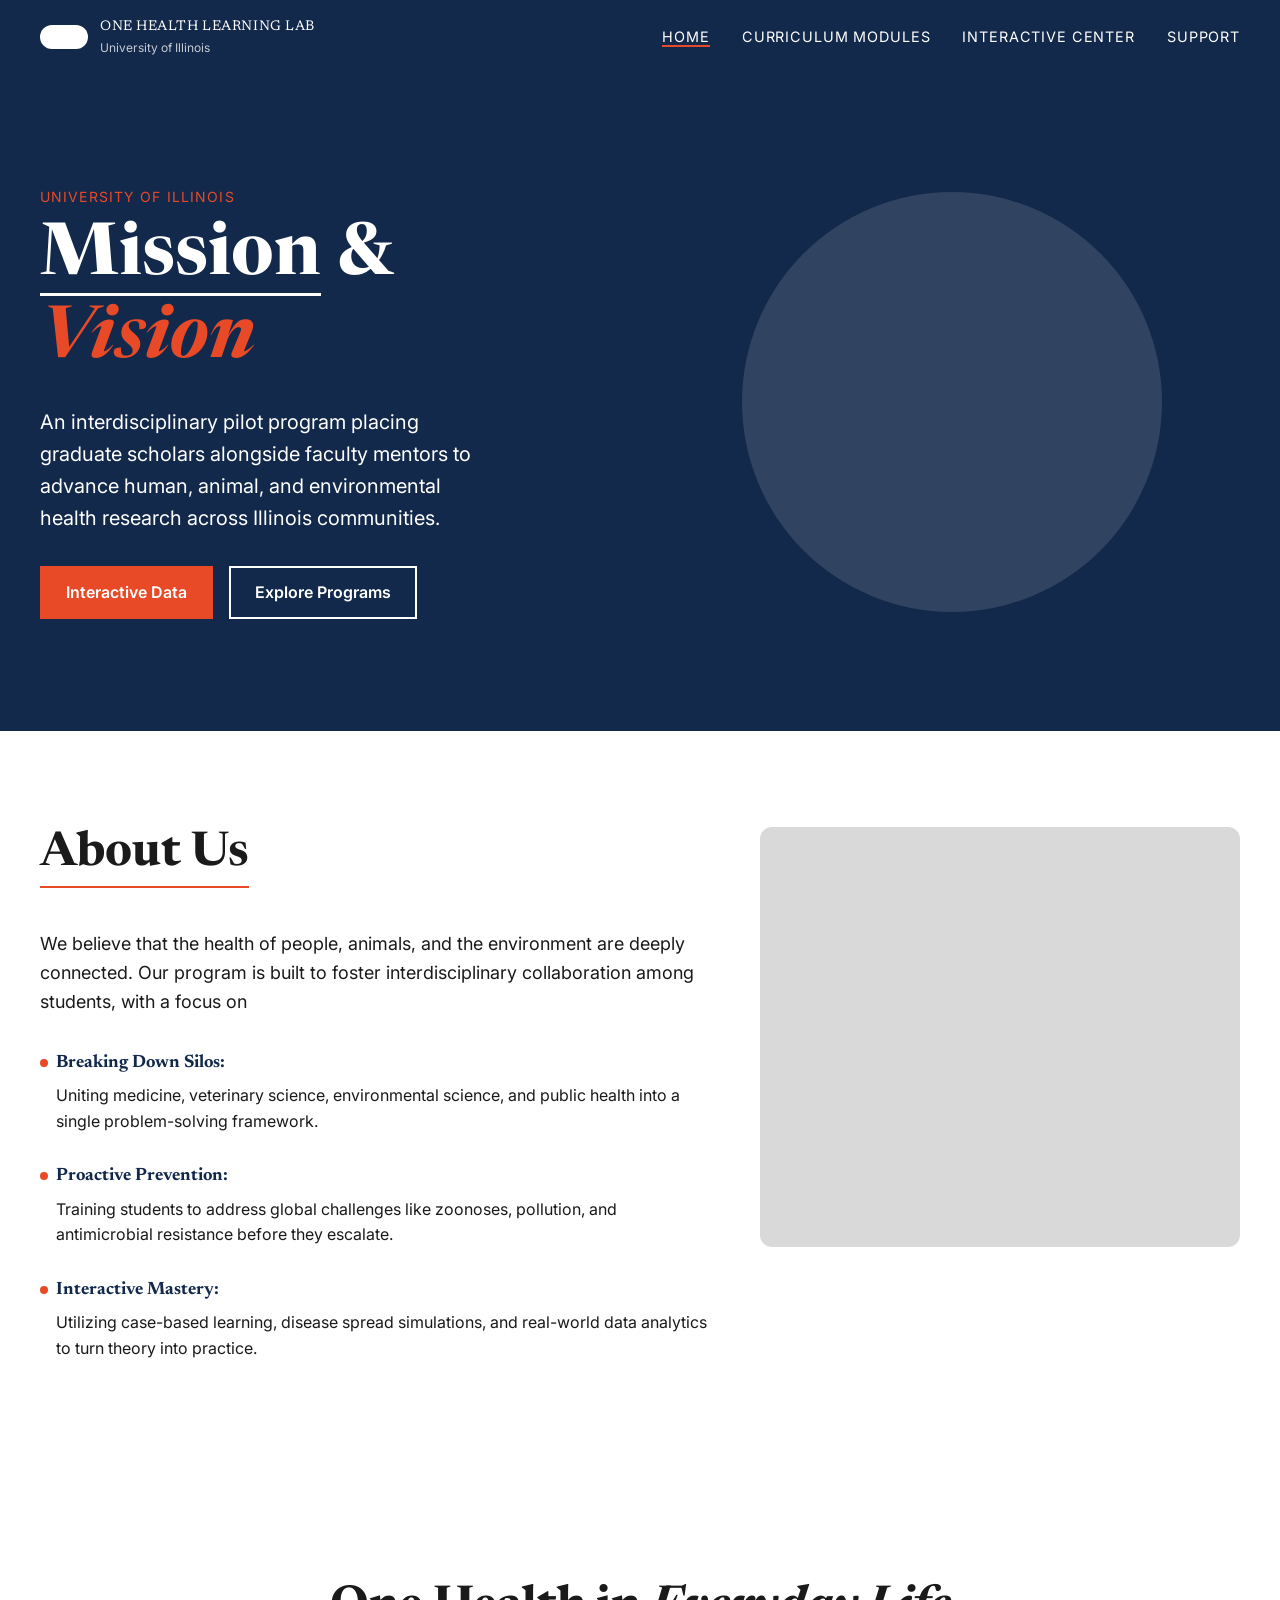
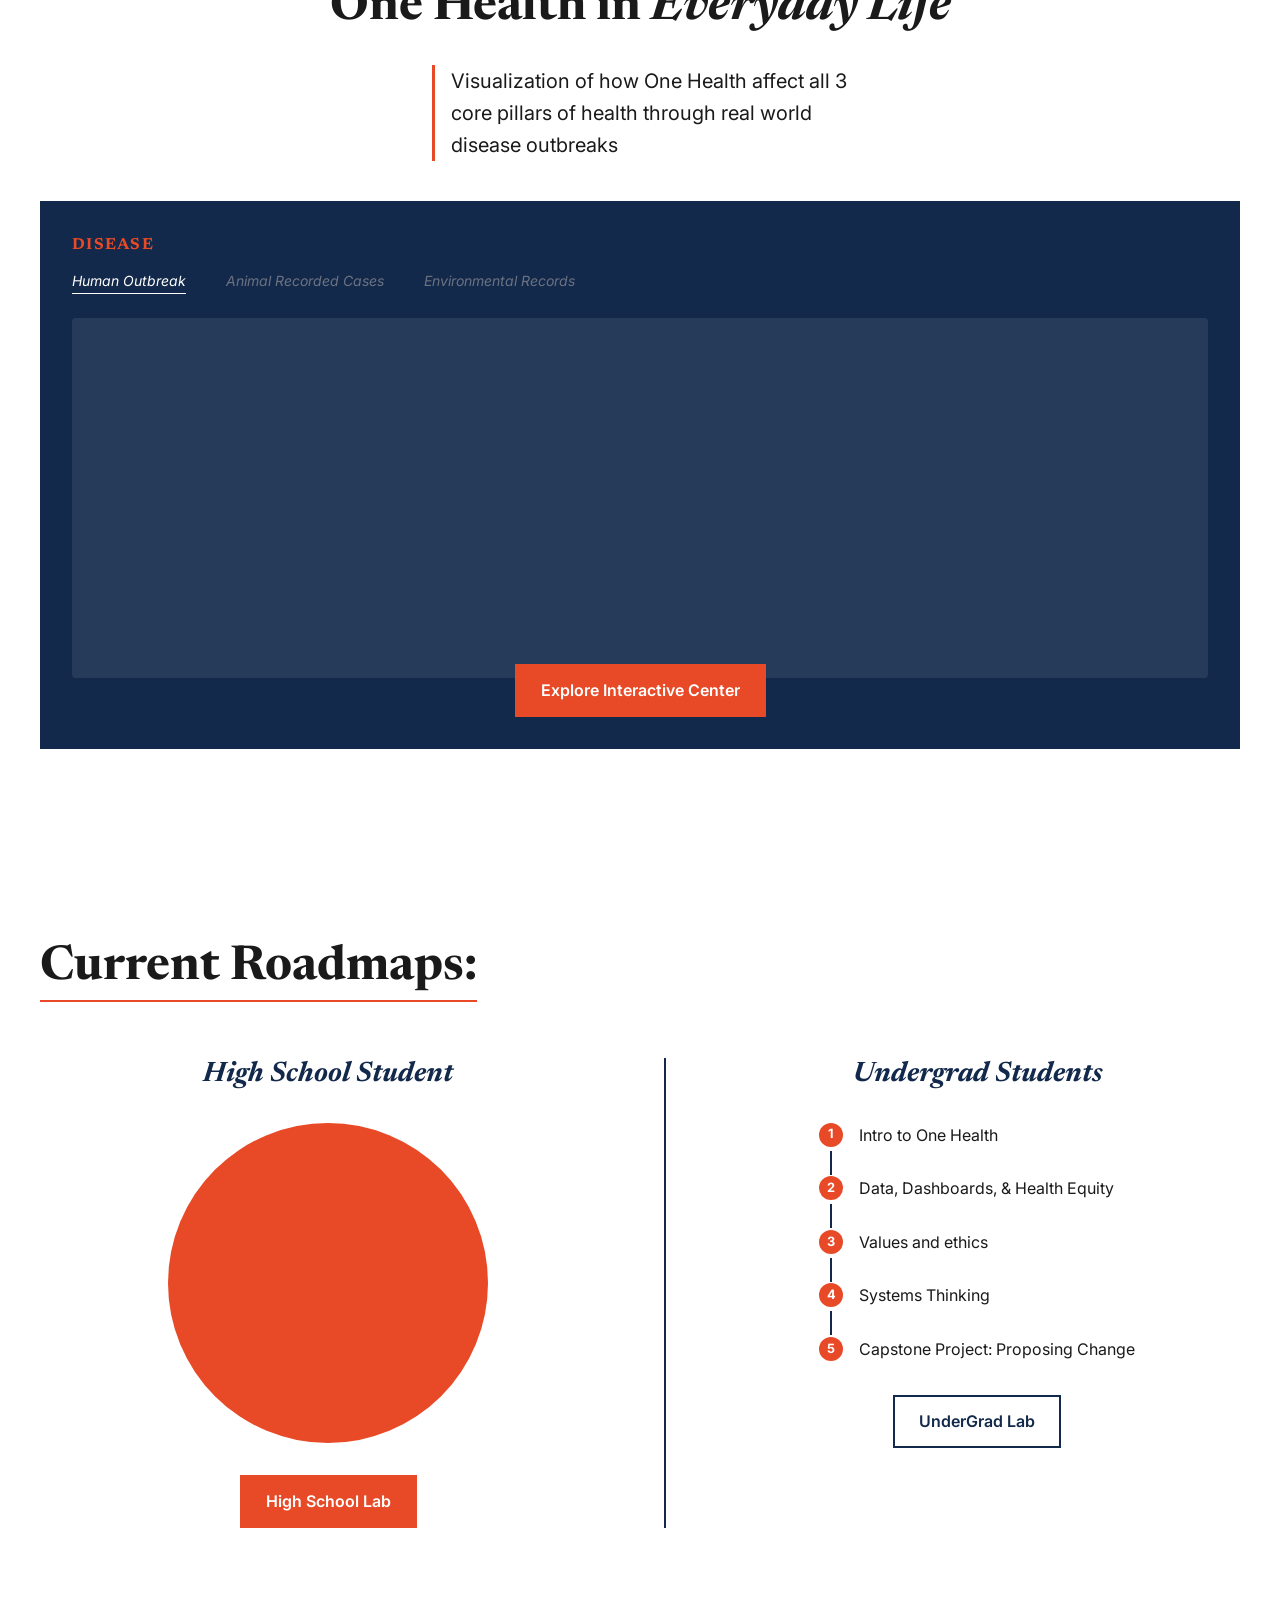
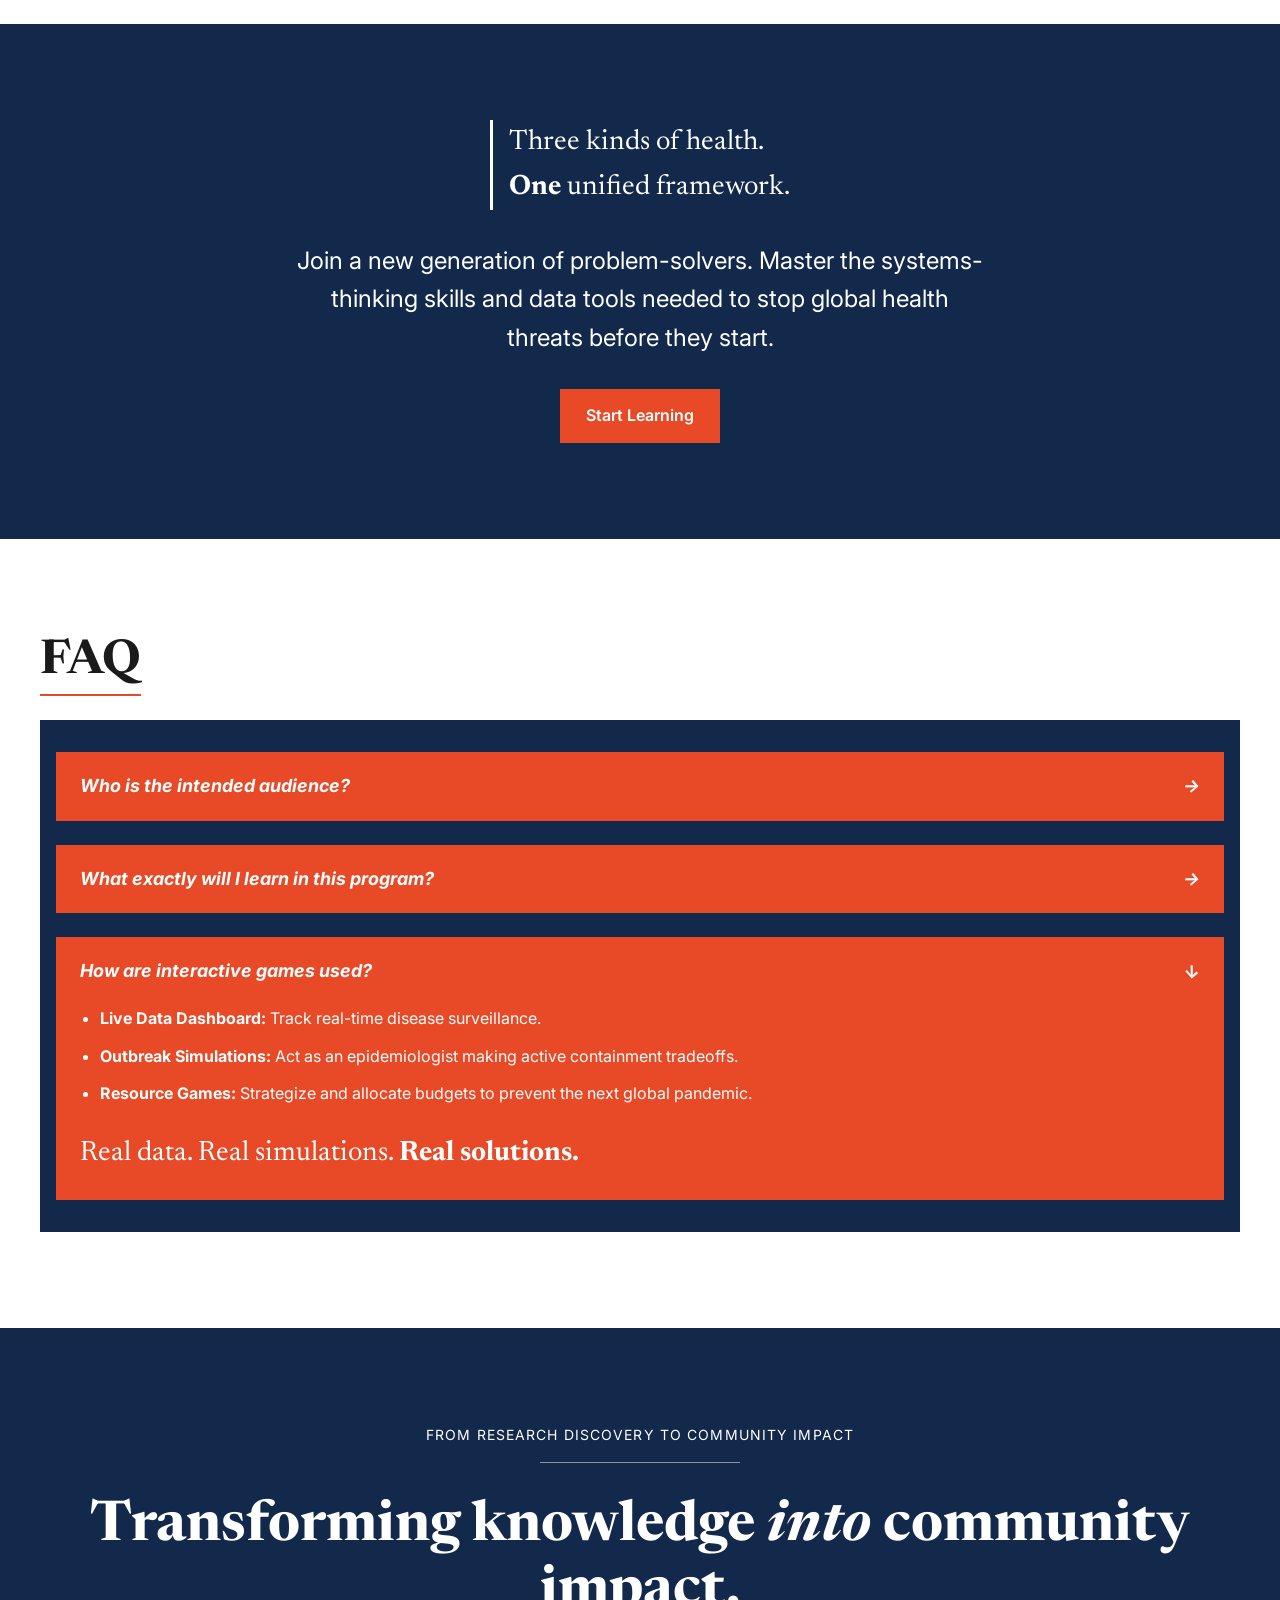
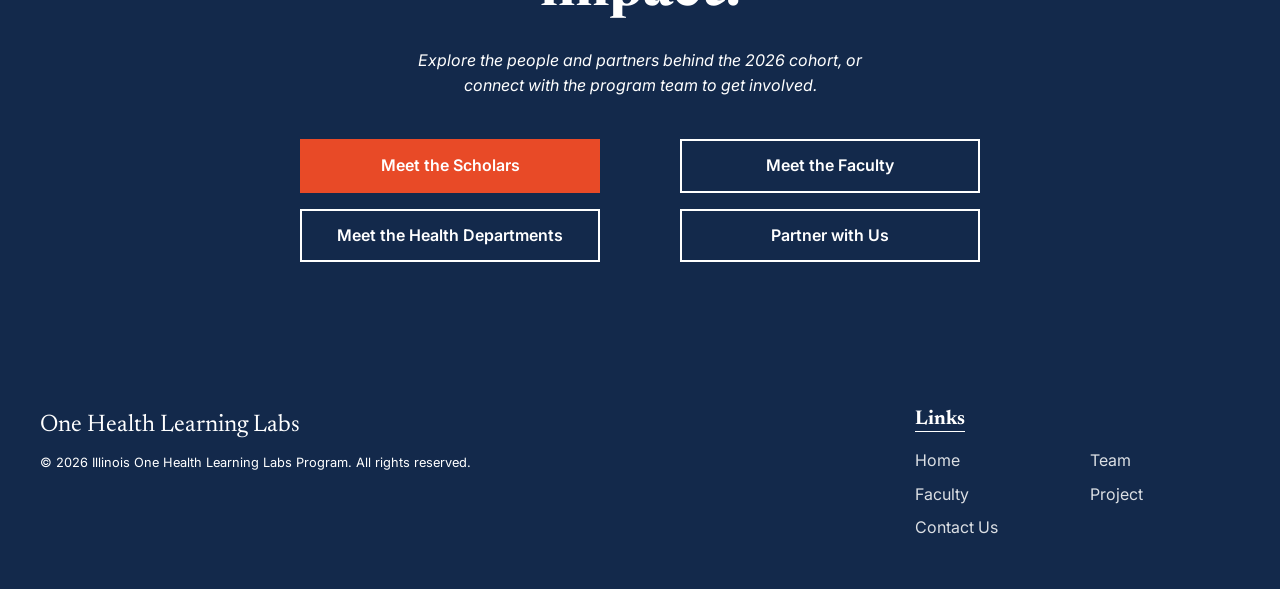
==== index.html @ 87d582d1 "feat(home): add index.html with hero, about, roadmap, FAQ, and community sections" ====
<!DOCTYPE html>
<html lang="en">
<head>
  <meta charset="UTF-8">
  <meta name="viewport" content="width=device-width, initial-scale=1.0">
  <title>One Health Learning Lab | University of Illinois</title>
  <meta name="description" content="An interdisciplinary program teaching K-12 and undergraduate students how human, animal, and environmental health connect.">

  <link rel="icon" href="favicon.svg" type="image/svg+xml">

  <!-- Fonts: Newsreader (headings) + Inter (body) — see README > Design Tokens -->
  <link rel="preconnect" href="https://fonts.googleapis.com">
  <link rel="preconnect" href="https://fonts.gstatic.com" crossorigin>
  <link href="https://fonts.googleapis.com/css2?family=Inter:ital,wght@0,400;0,500;0,600;0,700;1,400&family=Newsreader:ital,wght@0,400;0,600;0,700;1,400;1,600&display=swap" rel="stylesheet">

  <link rel="stylesheet" href="css/tokens.css">
  <link rel="stylesheet" href="css/styles.css">
</head>
<body>

  <!-- Lets keyboard/screen-reader users jump past the nav (a11y checklist) -->
  <a class="skip-link" href="#main">Skip to main content</a>

  <!-- ============================================================
       SITE HEADER / NAV  (shared across all 4 pages)
       ============================================================ -->
  <header class="site-header">
    <div class="container site-header__inner">

      <a class="brand" href="index.html">
        <!-- TODO: replace with real logo from assets/icons/ once provided -->
        <span class="brand__mark" aria-hidden="true"></span>
        <span class="brand__text">
          <span class="brand__name">One Health Learning Lab</span>
          <span class="brand__org">University of Illinois</span>
        </span>
      </a>

      <button class="nav-toggle" type="button" aria-expanded="false" aria-controls="primary-nav">
        <span class="nav-toggle__bar" aria-hidden="true"></span>
        <span class="sr-only">Menu</span>
      </button>

      <nav class="primary-nav" id="primary-nav" aria-label="Primary">
        <ul class="primary-nav__list">
          <li><a href="index.html" aria-current="page">Home</a></li>
          <li><a href="curriculum.html">Curriculum Modules</a></li>
          <li><a href="interactive-center.html">Interactive Center</a></li>
          <li><a href="support.html">Support</a></li>
        </ul>
      </nav>

    </div>
  </header>

  <main id="main">

    <!-- ============================================================
         1. HERO — "Mission & Vision"
         ============================================================ -->
    <section class="hero section--dark" id="hero">
      <div class="container hero__inner">

        <div class="hero__content">
          <p class="eyebrow">University of Illinois</p>
          <h1 class="hero__title">
            <span class="hero__title-underline">Mission</span> &amp;
            <em class="hero__title-accent">Vision</em>
          </h1>
          <p class="hero__lede">
            An interdisciplinary pilot program placing graduate scholars alongside
            faculty mentors to advance human, animal, and environmental health
            research across Illinois communities.
          </p>
          <div class="button-row">
            <a class="btn btn--accent" href="interactive-center.html">Interactive Data</a>
            <a class="btn btn--outline-light" href="curriculum.html">Explore Programs</a>
          </div>
        </div>

        <!-- Decorative shape in the wireframe; swap for real imagery when available -->
        <div class="hero__visual" aria-hidden="true">
          <div class="hero__circle"></div>
        </div>

      </div>
    </section>

    <!-- ============================================================
         2. ABOUT US
         ============================================================ -->
    <section class="section about" id="about">
      <div class="container about__inner">

        <div class="about__content">
          <h2 class="section-title">About Us</h2>
          <p class="about__lede">
            We believe that the health of people, animals, and the environment are
            deeply connected. Our program is built to foster interdisciplinary
            collaboration among students, with a focus on
          </p>

          <dl class="pillar-list">
            <div class="pillar">
              <dt class="pillar__term">Breaking Down Silos:</dt>
              <dd class="pillar__desc">
                Uniting medicine, veterinary science, environmental science, and
                public health into a single problem-solving framework.
              </dd>
            </div>
            <div class="pillar">
              <dt class="pillar__term">Proactive Prevention:</dt>
              <dd class="pillar__desc">
                Training students to address global challenges like zoonoses,
                pollution, and antimicrobial resistance before they escalate.
              </dd>
            </div>
            <div class="pillar">
              <dt class="pillar__term">Interactive Mastery:</dt>
              <dd class="pillar__desc">
                Utilizing case-based learning, disease spread simulations, and
                real-world data analytics to turn theory into practice.
              </dd>
            </div>
          </dl>
        </div>

        <!-- TODO: replace placeholder with real photo -> assets/images/ -->
        <div class="about__visual media-placeholder" role="img"
             aria-label="Placeholder for program photography">
        </div>

      </div>
    </section>

    <!-- ============================================================
         3. ONE HEALTH IN EVERYDAY LIFE — dashboard teaser
         Links out to the full Interactive Center page.
         ============================================================ -->
    <section class="section everyday" id="everyday-life">
      <div class="container">

        <header class="everyday__header">
          <h2 class="section-title section-title--center">
            One Health in <em>Everyday Life</em>
          </h2>
          <p class="everyday__lede">
            Visualization of how One Health affect all 3 core pillars of health
            through real world disease outbreaks
          </p>
        </header>

        <!-- Static teaser only. The live/interactive version lives on
             interactive-center.html — this is a preview that links there. -->
        <div class="dashboard-teaser">
          <p class="dashboard-teaser__label">Disease</p>

          <ul class="dashboard-teaser__tabs">
            <li class="is-active">Human Outbreak</li>
            <li>Animal Recorded Cases</li>
            <li>Environmental Records</li>
          </ul>

          <!-- TODO: swap for the real map/data visual -->
          <div class="dashboard-teaser__figure media-placeholder media-placeholder--dark"
               role="img" aria-label="Placeholder for the One Health data map">
          </div>

          <a class="btn btn--accent dashboard-teaser__cta" href="interactive-center.html">
            Explore Interactive Center
          </a>
        </div>

      </div>
    </section>

    <!-- ============================================================
         4. CURRENT ROADMAPS — K-12 vs Undergrad teaser
         Full detail lives on curriculum.html; this is the comparison preview.
         ============================================================ -->
    <section class="section roadmaps" id="roadmaps">
      <div class="container">

        <h2 class="section-title">Current Roadmaps:</h2>

        <div class="roadmaps__grid">

          <!-- ---- High School track ---- -->
          <article class="roadmap" aria-labelledby="roadmap-hs-title">
            <h3 class="roadmap__title" id="roadmap-hs-title">High School Student</h3>

            <!-- NOTE: the wireframe shows a placeholder here, not real steps —
                 the high school roadmap content hasn't been designed yet.
                 Mirror the undergrad <ol> structure below once it exists. -->
            <div class="roadmap__placeholder media-placeholder media-placeholder--accent"
                 role="img" aria-label="High school roadmap — coming soon">
            </div>

            <a class="btn btn--accent" href="curriculum.html#high-school-lab">
              High School Lab
            </a>
          </article>

          <!-- ---- Undergraduate track ---- -->
          <article class="roadmap" aria-labelledby="roadmap-ug-title">
            <h3 class="roadmap__title" id="roadmap-ug-title">Undergrad Students</h3>

            <ol class="roadmap__steps">
              <li class="roadmap__step">Intro to One Health</li>
              <li class="roadmap__step">Data, Dashboards, &amp; Health Equity</li>
              <li class="roadmap__step">Values and ethics</li>
              <li class="roadmap__step">Systems Thinking</li>
              <li class="roadmap__step">Capstone Project: Proposing Change</li>
            </ol>

            <a class="btn btn--outline-dark" href="curriculum.html#undergrad-lab">
              UnderGrad Lab
            </a>
          </article>

        </div>
      </div>
    </section>

    <!-- ============================================================
         5. CTA BAND
         ============================================================ -->
    <section class="section section--dark cta-band" id="start-learning">
      <div class="container cta-band__inner">

        <p class="cta-band__kicker">
          Three kinds of health.<br>
          <strong>One</strong> unified framework.
        </p>

        <p class="cta-band__lede">
          Join a new generation of problem-solvers. Master the systems-thinking
          skills and data tools needed to stop global health threats before they start.
        </p>

        <!-- Deliberately points at the curriculum, not a sign-up form: users
             should see what the program involves before registering. -->
        <a class="btn btn--accent" href="curriculum.html">Start Learning</a>

      </div>
    </section>

    <!-- ============================================================
         6. FAQ
         <details>/<summary> gives us a keyboard-accessible accordion
         with zero JavaScript.
         ============================================================ -->
    <section class="section faq" id="faq">
      <div class="container">

        <h2 class="section-title">FAQ</h2>

        <div class="faq__list">

          <details class="faq__item">
            <summary class="faq__question">Who is the intended audience?</summary>
            <div class="faq__answer">
              <!-- TODO: real answer copy pending -> docs/content/ -->
              <p>
                High school and undergraduate students interested in how human,
                animal, and environmental health connect — plus the educators and
                mentors supporting them.
              </p>
            </div>
          </details>

          <details class="faq__item">
            <summary class="faq__question">What exactly will I learn in this program?</summary>
            <div class="faq__answer">
              <!-- TODO: real answer copy pending -> docs/content/ -->
              <p>
                See the <a href="curriculum.html">Curriculum Modules</a> page for the
                full roadmap of each track.
              </p>
            </div>
          </details>

          <details class="faq__item" open>
            <summary class="faq__question">How are interactive games used?</summary>
            <div class="faq__answer">
              <ul class="faq__bullets">
                <li>
                  <strong>Live Data Dashboard:</strong>
                  Track real-time disease surveillance.
                </li>
                <li>
                  <strong>Outbreak Simulations:</strong>
                  Act as an epidemiologist making active containment tradeoffs.
                </li>
                <li>
                  <strong>Resource Games:</strong>
                  Strategize and allocate budgets to prevent the next global pandemic.
                </li>
              </ul>
              <p class="faq__flourish">
                Real data. Real simulations. <strong>Real solutions.</strong>
              </p>
            </div>
          </details>

        </div>
      </div>
    </section>

    <!-- ============================================================
         7. COMMUNITY IMPACT
         ============================================================ -->
    <section class="section section--dark impact" id="community-impact">
      <div class="container impact__inner">

        <p class="eyebrow eyebrow--light">From research discovery to community impact</p>
        <hr class="impact__rule">

        <h2 class="impact__title">
          Transforming knowledge <em>into</em> community impact.
        </h2>

        <p class="impact__lede">
          Explore the people and partners behind the 2026 cohort, or connect with
          the program team to get involved.
        </p>

        <!-- These four have no equivalent page on this site, so they link out
             to the live One Health Scholars site, which already hosts them. -->
        <div class="impact__actions">
          <a class="btn btn--accent"
             href="https://gihri.github.io/one-health-scholars/students.html">
            Meet the Scholars
          </a>
          <a class="btn btn--outline-light"
             href="https://gihri.github.io/one-health-scholars/faculty.html">
            Meet the Faculty
          </a>
          <a class="btn btn--outline-light"
             href="https://gihri.github.io/one-health-scholars/lhd.html">
            Meet the Health Departments
          </a>
          <!-- TODO: confirm — "Partner with Us" has no obvious page on the live
               site; contact.html is the closest fit. -->
          <a class="btn btn--outline-light"
             href="https://gihri.github.io/one-health-scholars/contact.html">
            Partner with Us
          </a>
        </div>

      </div>
    </section>

  </main>

  <!-- ============================================================
       SITE FOOTER  (shared across all 4 pages)
       ============================================================ -->
  <footer class="site-footer section--dark">
    <div class="container site-footer__inner">

      <div class="site-footer__brand">
        <p class="site-footer__name">One Health Learning Labs</p>
        <p class="site-footer__legal">
          &copy; 2026 Illinois One Health Learning Labs Program. All rights reserved.
        </p>
      </div>

      <!-- TODO: replace with real social icons -> assets/icons/ -->
      <ul class="site-footer__social" aria-label="Social media">
        <li><a href="#" class="media-placeholder media-placeholder--small"><span class="sr-only">Social link 1</span></a></li>
        <li><a href="#" class="media-placeholder media-placeholder--small"><span class="sr-only">Social link 2</span></a></li>
        <li><a href="#" class="media-placeholder media-placeholder--small"><span class="sr-only">Social link 3</span></a></li>
      </ul>

      <nav class="site-footer__links" aria-label="Footer">
        <h2 class="site-footer__links-title">Links</h2>
        <!-- Team / Faculty / Project don't exist on this site, so they point at
             the live One Health Scholars site. Home and Contact Us stay internal
             — we have our own versions of both. -->
        <ul>
          <li><a href="index.html">Home</a></li>
          <li><a href="https://gihri.github.io/one-health-scholars/team.html">Team</a></li>
          <li><a href="https://gihri.github.io/one-health-scholars/faculty.html">Faculty</a></li>
          <li><a href="https://gihri.github.io/one-health-scholars/project.html">Project</a></li>
          <li><a href="support.html">Contact Us</a></li>
        </ul>
      </nav>

    </div>
  </footer>

  <script src="js/main.js"></script>
</body>
</html>
---- css/tokens.css ----
/*
  Design tokens — DPI One Health Landing Page
  Source of truth: Figma (see README.md > Design). Brand colors below are
  pulled directly from the README's Design Tokens table. Anything marked
  "proposed" is NOT in Figma yet — it fills a gap the wireframes don't
  cover (hover/focus/error states) and should be confirmed against Figma
  or with the design owner before it's treated as final.
*/

:root {
  /* ---- Brand colors (confirmed — from README) ---- */
  --color-primary: #13294B;             /* navy — header, hero, footer, dark section backgrounds */
  --color-secondary: #FFFFFF;           /* white */
  --color-accent: #E84A27;              /* orange — buttons, CTAs, links, module cards */

  /* One Health pillar colors (confirmed — from README) */
  --color-human-domain: #C2453B;
  --color-animal-domain: #C98A2B;
  --color-environment-domain: #3E7C59;

  /* ---- Text (proposed) ----
     Body copy in the wireframes (module descriptions, arcade blurbs) reads
     as a dark neutral, not the brand navy — using navy for paragraph text
     site-wide would be too heavy and hurts contrast/readability at body size. */
  --color-text: #1A1A1A;                /* default body text on light backgrounds */
  --color-text-muted: #6B7280;          /* secondary text — subtitles, inactive tab labels
                                            (e.g. the grayed-out "Animal Recorded Cases" /
                                            "Environmental Records" tabs on the Interactive
                                            Center dashboard) */
  --color-text-inverse: #FFFFFF;        /* text on navy/dark backgrounds */

  /* ---- Backgrounds (proposed, semantic aliases) ----
     Same two brand colors as above, renamed by role so section markup reads
     as intent ("this is a dark band") rather than a raw color name. */
  --color-bg: #FFFFFF;                  /* default page background */
  --color-bg-dark: var(--color-primary);/* navy full-bleed sections: header, hero, footer, CTA bands */
  --color-surface: #FFFFFF;             /* raised elements on a light bg, e.g. the Contact form card —
                                            same hex as --color-bg today but themed separately so a
                                            future shadow/border treatment doesn't have to touch --color-bg */

  /* ---- Borders (proposed) ----
     Visible in the Support page form: input fields have a light gray
     border, not navy or orange. */
  --color-border: #D1D5DB;

  /* ---- Interactive states (proposed) ----
     The wireframes show buttons in one flat color only — hover/active/focus
     states aren't (and can't be) shown in a static Figma frame, but every
     button needs one. Darkened by ~15% from the base brand color so the
     state is perceptible without changing the brand hue. */
  --color-primary-hover: #0D1E38;
  --color-accent-hover: #C93E1F;

  /* Visible keyboard-focus ring — required by the Accessibility checklist
     in the README ("visible focus indicator on all focusable elements").
     Reuses the accent color so it stays on-brand instead of introducing a
     new blue. */
  --color-focus: var(--color-accent);

  /* ---- Form feedback (proposed) ----
     The Support/Contact page has a real form (Name, Surname, Email,
     Message) with a Submit button — it will need success/error states
     that don't exist in the static wireframe. */
  --color-success: #1E7D45;
  --color-error: #B3261E;

  /* ---- Typography (confirmed — from README) ---- */
  --font-heading: 'Newsreader', serif;
  --font-body: 'Inter', sans-serif;
}
---- css/styles.css ----
/*
  Shared site styles — DPI One Health Landing Page
  Colors/fonts come from tokens.css. Nothing here should hardcode a hex value.

  STATUS: starter layout pass. Structure, spacing, and brand colors are in place
  so the page renders sensibly and can be reviewed — but this has NOT been matched
  against Figma pixel-for-pixel yet (exact spacing scale, type sizes, and the
  hero/roadmap layouts still need a design pass).
*/

/* ---------- Reset / base ---------- */

*,
*::before,
*::after { box-sizing: border-box; }

body {
  margin: 0;
  font-family: var(--font-body);
  color: var(--color-text);
  background: var(--color-bg);
  line-height: 1.6;
}

h1, h2, h3 {
  font-family: var(--font-heading);
  line-height: 1.15;
  margin: 0;
}

img { max-width: 100%; display: block; }

a { color: inherit; }

/* Visible keyboard focus — required by the a11y checklist in the README */
:focus-visible {
  outline: 3px solid var(--color-focus);
  outline-offset: 2px;
}

/* ---------- Utilities ---------- */

.container {
  width: min(100% - 3rem, 1200px);
  margin-inline: auto;
}

.sr-only {
  position: absolute;
  width: 1px; height: 1px;
  padding: 0; margin: -1px;
  overflow: hidden;
  clip: rect(0 0 0 0);
  white-space: nowrap;
  border: 0;
}

.skip-link {
  position: absolute;
  left: -9999px;
  top: 0;
  padding: 0.75rem 1.25rem;
  background: var(--color-accent);
  color: var(--color-text-inverse);
  z-index: 100;
}
.skip-link:focus { left: 0; }

.section { padding-block: clamp(3rem, 8vw, 6rem); }

.section--dark {
  background: var(--color-bg-dark);
  color: var(--color-text-inverse);
}

.eyebrow {
  font-size: 0.875rem;
  letter-spacing: 0.08em;
  text-transform: uppercase;
  color: var(--color-accent);
  margin: 0 0 0.5rem;
}
.eyebrow--light { color: var(--color-text-inverse); }

.section-title {
  font-size: clamp(2rem, 5vw, 3rem);
  border-bottom: 2px solid var(--color-accent);
  display: inline-block;
  padding-bottom: 0.25rem;
  margin-bottom: 1.5rem;
}
.section-title--center { display: block; text-align: center; border-bottom: 0; }

/* Grey blocks standing in for photos/illustrations not yet supplied */
.media-placeholder {
  background: #d9d9d9;
  border-radius: 4px;
  min-height: 200px;
}
.media-placeholder--dark  { background: rgba(255, 255, 255, 0.08); }
.media-placeholder--accent{ background: var(--color-accent); }
.media-placeholder--small { min-height: 0; width: 64px; height: 64px; }

/* ---------- Buttons ---------- */

.btn {
  display: inline-block;
  padding: 0.75rem 1.5rem;
  font-weight: 600;
  text-decoration: none;
  border: 2px solid transparent;
  transition: background-color 0.15s ease, color 0.15s ease;
}

.btn--accent {
  background: var(--color-accent);
  color: var(--color-text-inverse);
}
.btn--accent:hover { background: var(--color-accent-hover); }

.btn--outline-light {
  border-color: var(--color-secondary);
  color: var(--color-text-inverse);
}
.btn--outline-light:hover {
  background: var(--color-secondary);
  color: var(--color-primary);
}

.btn--outline-dark {
  border-color: var(--color-primary);
  color: var(--color-primary);
}
.btn--outline-dark:hover {
  background: var(--color-primary);
  color: var(--color-text-inverse);
}

.button-row {
  display: flex;
  flex-wrap: wrap;
  gap: 1rem;
  margin-top: 2rem;
}

/* ---------- Header / nav ---------- */

.site-header {
  background: var(--color-primary);
  color: var(--color-text-inverse);
}

.site-header__inner {
  display: flex;
  align-items: center;
  justify-content: space-between;
  gap: 1.5rem;
  padding-block: 1rem;
}

.brand {
  display: flex;
  align-items: center;
  gap: 0.75rem;
  text-decoration: none;
}
.brand__mark {
  width: 48px; height: 24px;
  background: var(--color-secondary);
  border-radius: 999px;
  flex-shrink: 0;
}
.brand__text { display: flex; flex-direction: column; }
.brand__name {
  font-family: var(--font-heading);
  font-size: 0.875rem;
  letter-spacing: 0.04em;
  text-transform: uppercase;
}
.brand__org { font-size: 0.75rem; opacity: 0.75; }

.primary-nav__list {
  display: flex;
  gap: 2rem;
  list-style: none;
  margin: 0;
  padding: 0;
}
.primary-nav a {
  text-decoration: none;
  font-size: 0.9rem;
  letter-spacing: 0.06em;
  text-transform: uppercase;
}
.primary-nav a:hover { color: var(--color-accent); }
.primary-nav a[aria-current="page"] { border-bottom: 2px solid var(--color-accent); }

/* Mobile menu button — hidden on desktop, shown under the tablet breakpoint */
.nav-toggle {
  display: none;
  background: none;
  border: 0;
  cursor: pointer;
  padding: 0.5rem;
}
.nav-toggle__bar,
.nav-toggle__bar::before,
.nav-toggle__bar::after {
  display: block;
  width: 24px; height: 2px;
  background: var(--color-secondary);
  content: "";
}
.nav-toggle__bar::before { transform: translateY(-7px); }
.nav-toggle__bar::after  { transform: translateY(5px); }

/* ---------- Hero ---------- */

.hero { padding-block: clamp(3rem, 10vw, 7rem); }

.hero__inner {
  display: grid;
  grid-template-columns: 1fr 1fr;
  gap: 3rem;
  align-items: center;
}

.hero__title {
  font-size: clamp(2.5rem, 7vw, 4.5rem);
  margin-bottom: 1.5rem;
}
.hero__title-underline { border-bottom: 3px solid var(--color-secondary); }
.hero__title-accent { color: var(--color-accent); }

.hero__lede { font-size: 1.25rem; max-width: 34ch; }

.hero__circle {
  aspect-ratio: 1;
  width: min(100%, 420px);
  margin-inline: auto;
  border-radius: 50%;
  background: rgba(255, 255, 255, 0.12);
}

/* ---------- About ---------- */

.about__inner {
  display: grid;
  grid-template-columns: 1.4fr 1fr;
  gap: 3rem;
  align-items: start;
}

.about__lede { font-size: 1.125rem; }

.pillar-list { margin: 2rem 0 0; }
.pillar { margin-bottom: 1.75rem; }

.pillar__term {
  font-family: var(--font-heading);
  font-weight: 700;
  font-size: 1.125rem;
  color: var(--color-primary);
  position: relative;
  padding-left: 1rem;
}
/* Small orange dot marker from the wireframe */
.pillar__term::before {
  content: "";
  position: absolute;
  left: 0; top: 0.55em;
  width: 8px; height: 8px;
  border-radius: 50%;
  background: var(--color-accent);
}

.pillar__desc {
  margin: 0.35rem 0 0 1rem;
  color: var(--color-text);
}

.about__visual { min-height: 420px; border-radius: 12px; }

/* ---------- One Health in Everyday Life ---------- */

.everyday__header { text-align: center; margin-bottom: 2.5rem; }

.everyday__lede {
  font-size: 1.25rem;
  max-width: 32ch;
  margin-inline: auto;
  border-left: 3px solid var(--color-accent);
  padding-left: 1rem;
  text-align: left;
}

.dashboard-teaser {
  background: var(--color-primary);
  color: var(--color-text-inverse);
  padding: 2rem;
  position: relative;
  text-align: center;
}

.dashboard-teaser__label {
  color: var(--color-accent);
  font-family: var(--font-heading);
  font-weight: 700;
  letter-spacing: 0.08em;
  text-transform: uppercase;
  text-align: left;
  margin: 0 0 0.75rem;
}

.dashboard-teaser__tabs {
  display: flex;
  flex-wrap: wrap;
  gap: 2.5rem;
  list-style: none;
  margin: 0 0 1.5rem;
  padding: 0;
  font-size: 0.875rem;
  font-style: italic;
  color: var(--color-text-muted);
}
.dashboard-teaser__tabs .is-active {
  color: var(--color-text-inverse);
  border-bottom: 1px solid currentColor;
}

.dashboard-teaser__figure { min-height: 360px; }

.dashboard-teaser__cta {
  position: relative;
  margin-top: -1.5rem;
}

/* ---------- Roadmaps ---------- */

.roadmaps__grid {
  display: grid;
  grid-template-columns: 1fr 1fr;
  gap: 3rem;
  margin-top: 2rem;
}

.roadmap {
  display: flex;
  flex-direction: column;
  align-items: center;
  text-align: center;
  gap: 2rem;
}
/* Divider between the two tracks, as in the wireframe */
.roadmap + .roadmap {
  border-left: 2px solid var(--color-primary);
  padding-left: 3rem;
}

.roadmap__title {
  font-size: 1.75rem;
  font-style: italic;
  color: var(--color-primary);
}

.roadmap__placeholder {
  width: 100%;
  min-height: 320px;
  border-radius: 50%;
  max-width: 320px;
}

.roadmap__steps {
  list-style: none;
  counter-reset: step;
  margin: 0;
  padding: 0;
  display: grid;
  gap: 1.75rem;
}

.roadmap__step {
  counter-increment: step;
  position: relative;
  padding-left: 2.5rem;
  text-align: left;
}
/* Numbered orange badge */
.roadmap__step::before {
  content: counter(step);
  position: absolute;
  left: 0; top: 0;
  width: 1.5rem; height: 1.5rem;
  display: grid;
  place-items: center;
  border-radius: 50%;
  background: var(--color-accent);
  color: var(--color-text-inverse);
  font-size: 0.8rem;
  font-weight: 700;
}
/* Connector arrow between steps */
.roadmap__step:not(:last-child)::after {
  content: "";
  position: absolute;
  left: 0.7rem;
  top: 1.75rem;
  width: 2px;
  height: 1.5rem;
  background: var(--color-primary);
}

/* ---------- CTA band ---------- */

.cta-band__inner { text-align: center; }

.cta-band__kicker {
  font-family: var(--font-heading);
  font-size: clamp(1.25rem, 3vw, 1.75rem);
  border-left: 3px solid var(--color-secondary);
  display: inline-block;
  padding-left: 1rem;
  text-align: left;
  margin: 0 0 2rem;
}

.cta-band__lede {
  font-size: clamp(1.125rem, 2.5vw, 1.5rem);
  max-width: 46ch;
  margin: 0 auto 2rem;
}

/* ---------- FAQ ---------- */

.faq__list {
  background: var(--color-primary);
  padding: 2rem 1rem;
  display: grid;
  gap: 1.5rem;
}

.faq__item { background: var(--color-accent); }

.faq__question {
  cursor: pointer;
  list-style: none;
  padding: 1.25rem 3rem 1.25rem 1.5rem;
  font-weight: 700;
  font-style: italic;
  font-size: 1.125rem;
  color: var(--color-text-inverse);
  position: relative;
}
.faq__question::-webkit-details-marker { display: none; }

/* Arrow rotates when the item opens */
.faq__question::after {
  content: "→";
  position: absolute;
  right: 1.5rem;
  transition: transform 0.2s ease;
}
.faq__item[open] .faq__question::after { transform: rotate(90deg); }

.faq__answer {
  padding: 0 1.5rem 1.5rem;
  color: var(--color-text-inverse);
}

.faq__bullets { margin: 0 0 1.5rem; padding-left: 1.25rem; }
.faq__bullets li { margin-bottom: 0.75rem; }

.faq__flourish {
  font-family: var(--font-heading);
  font-size: clamp(1.25rem, 3vw, 1.75rem);
  margin: 0;
}

/* ---------- Community impact ---------- */

.impact__inner { text-align: center; }

.impact__rule {
  width: 200px;
  border: 0;
  border-top: 1px solid rgba(255, 255, 255, 0.5);
  margin: 1rem auto 2rem;
}

.impact__title {
  font-size: clamp(2rem, 5vw, 3.5rem);
  margin-bottom: 1.5rem;
}

.impact__lede {
  font-style: italic;
  max-width: 46ch;
  margin: 0 auto 2.5rem;
}

/* Columns must be wide enough for "Meet the Health Departments" to sit on one
   line — if it wraps, grid stretches the whole row and the neighbouring button
   grows to match. Wider column gap matches the Figma. */
.impact__actions {
  display: grid;
  grid-template-columns: repeat(2, minmax(0, 300px));
  gap: 1rem 5rem;
  justify-content: center;
}

/* ---------- Footer ---------- */

.site-footer { padding-block: 3rem; }

.site-footer__inner {
  display: grid;
  grid-template-columns: 1.5fr 1fr 1fr;
  gap: 2rem;
  align-items: start;
}

.site-footer__name {
  font-family: var(--font-heading);
  font-size: 1.5rem;
  margin: 0 0 0.5rem;
}
.site-footer__legal { font-size: 0.8rem; margin: 0; }

.site-footer__social {
  display: flex;
  gap: 1rem;
  list-style: none;
  margin: 0;
  padding: 0;
}

.site-footer__links-title {
  font-family: var(--font-heading);
  font-size: 1.25rem;
  border-bottom: 1px solid currentColor;
  display: inline-block;
  margin: 0 0 1rem;
}
.site-footer__links ul {
  list-style: none;
  margin: 0;
  padding: 0;
  display: grid;
  grid-template-columns: 1fr 1fr;
  gap: 0.5rem 1.5rem;
}
.site-footer__links a { text-decoration: none; opacity: 0.85; }
.site-footer__links a:hover { opacity: 1; color: var(--color-accent); }

/* ---------- Responsive ----------
   TODO: breakpoint values are placeholders — the README's Design > Breakpoints
   table is still blank. Confirm against Figma and keep the two in sync. */

@media (max-width: 900px) {
  .hero__inner,
  .about__inner,
  .roadmaps__grid,
  .site-footer__inner {
    grid-template-columns: 1fr;
  }

  .roadmap + .roadmap {
    border-left: 0;
    padding-left: 0;
    border-top: 2px solid var(--color-primary);
    padding-top: 3rem;
  }

  .impact__actions { grid-template-columns: 1fr; }

  .nav-toggle { display: block; }

  .primary-nav {
    display: none;
    width: 100%;
    order: 3;
  }
  .primary-nav.is-open { display: block; }
  .primary-nav__list {
    flex-direction: column;
    gap: 1rem;
    padding-block: 1rem;
  }

  .site-header__inner { flex-wrap: wrap; }
}

/* Honor reduced-motion preference (a11y checklist) */
@media (prefers-reduced-motion: reduce) {
  *,
  *::before,
  *::after {
    animation-duration: 0.01ms !important;
    transition-duration: 0.01ms !important;
  }
}
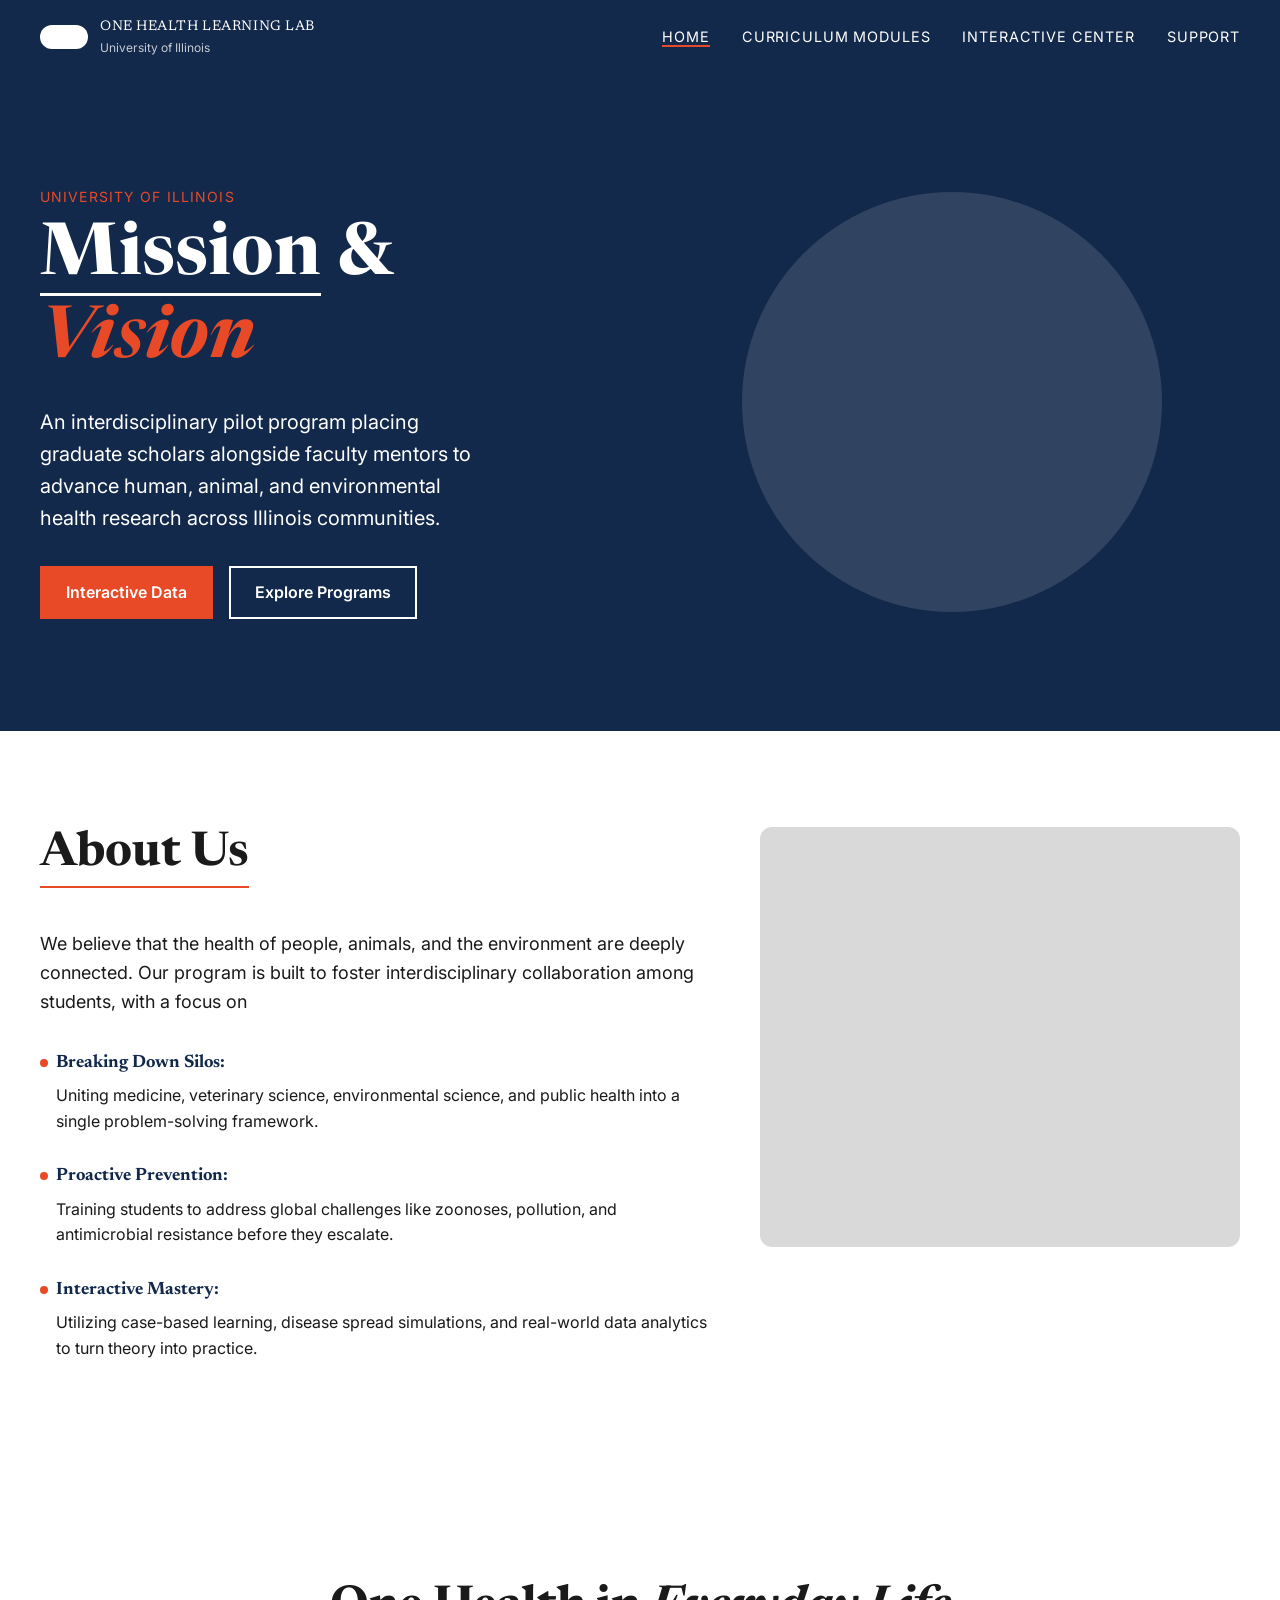
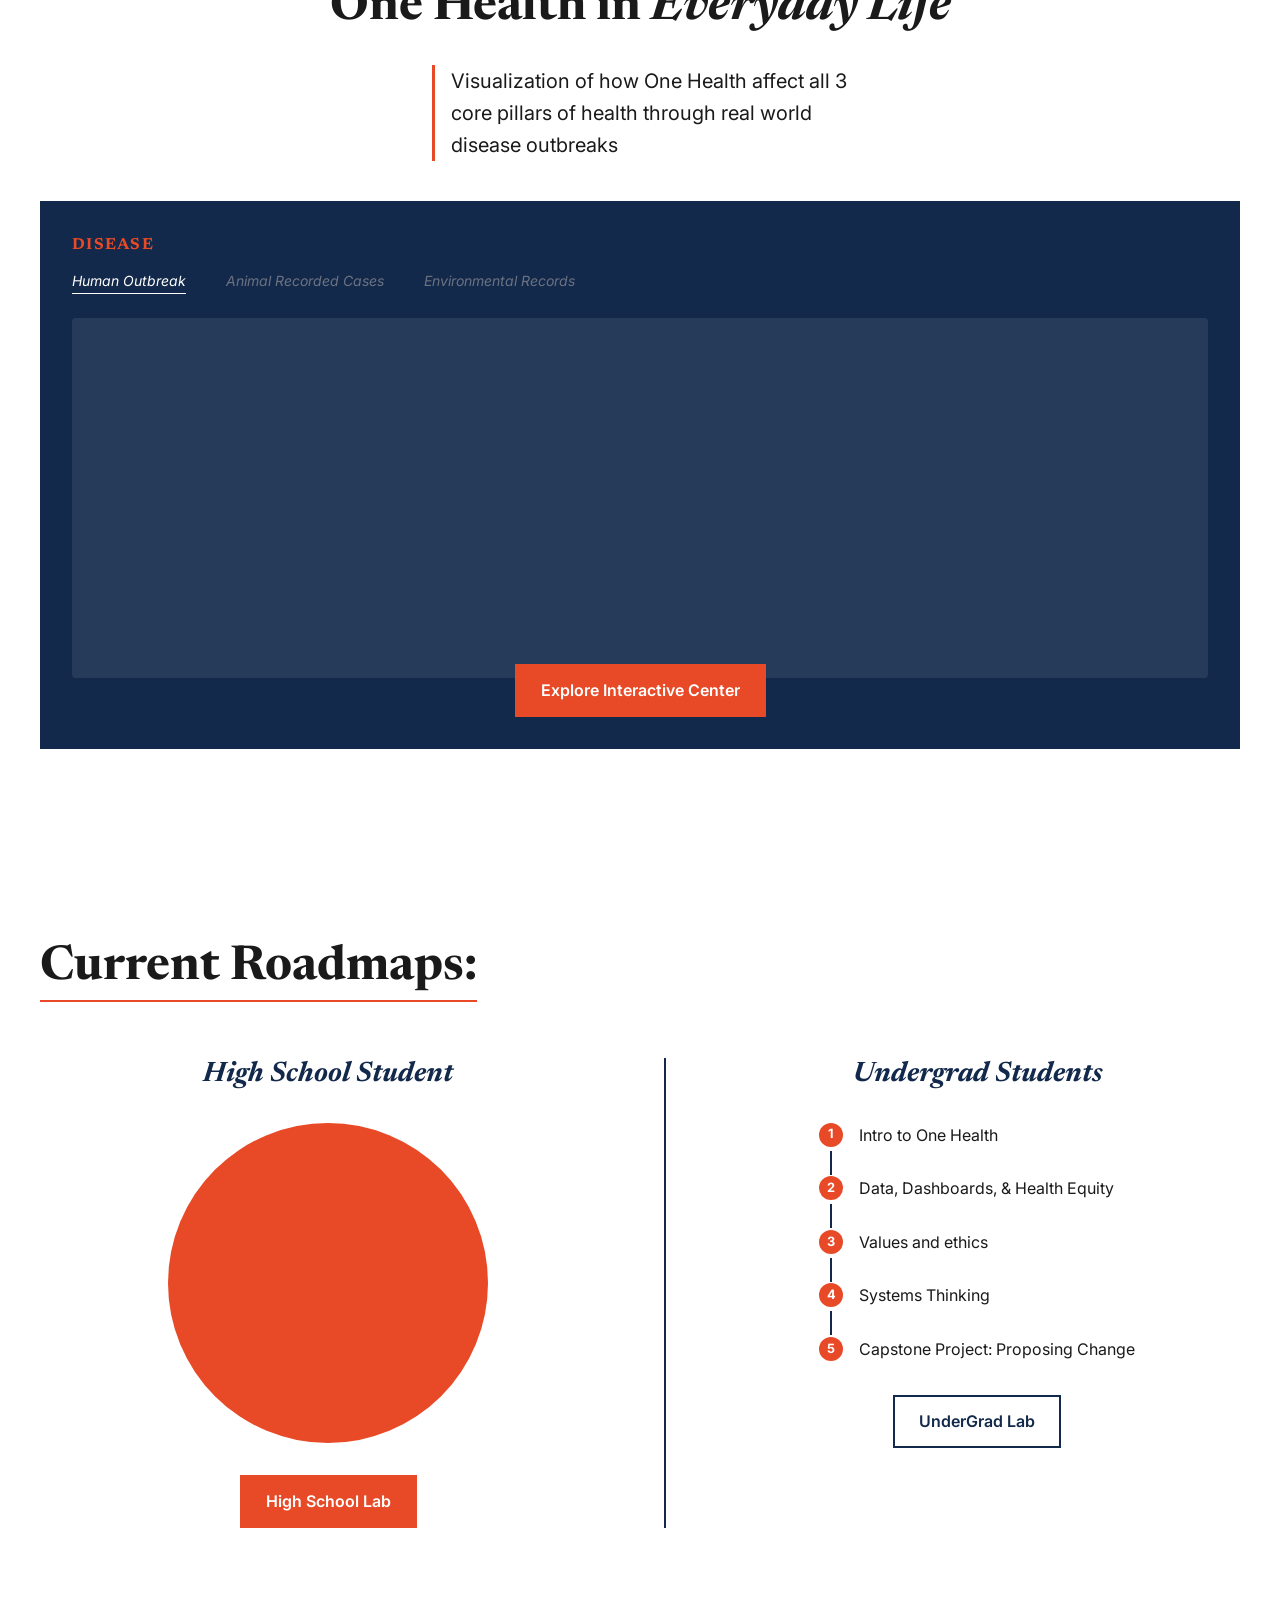
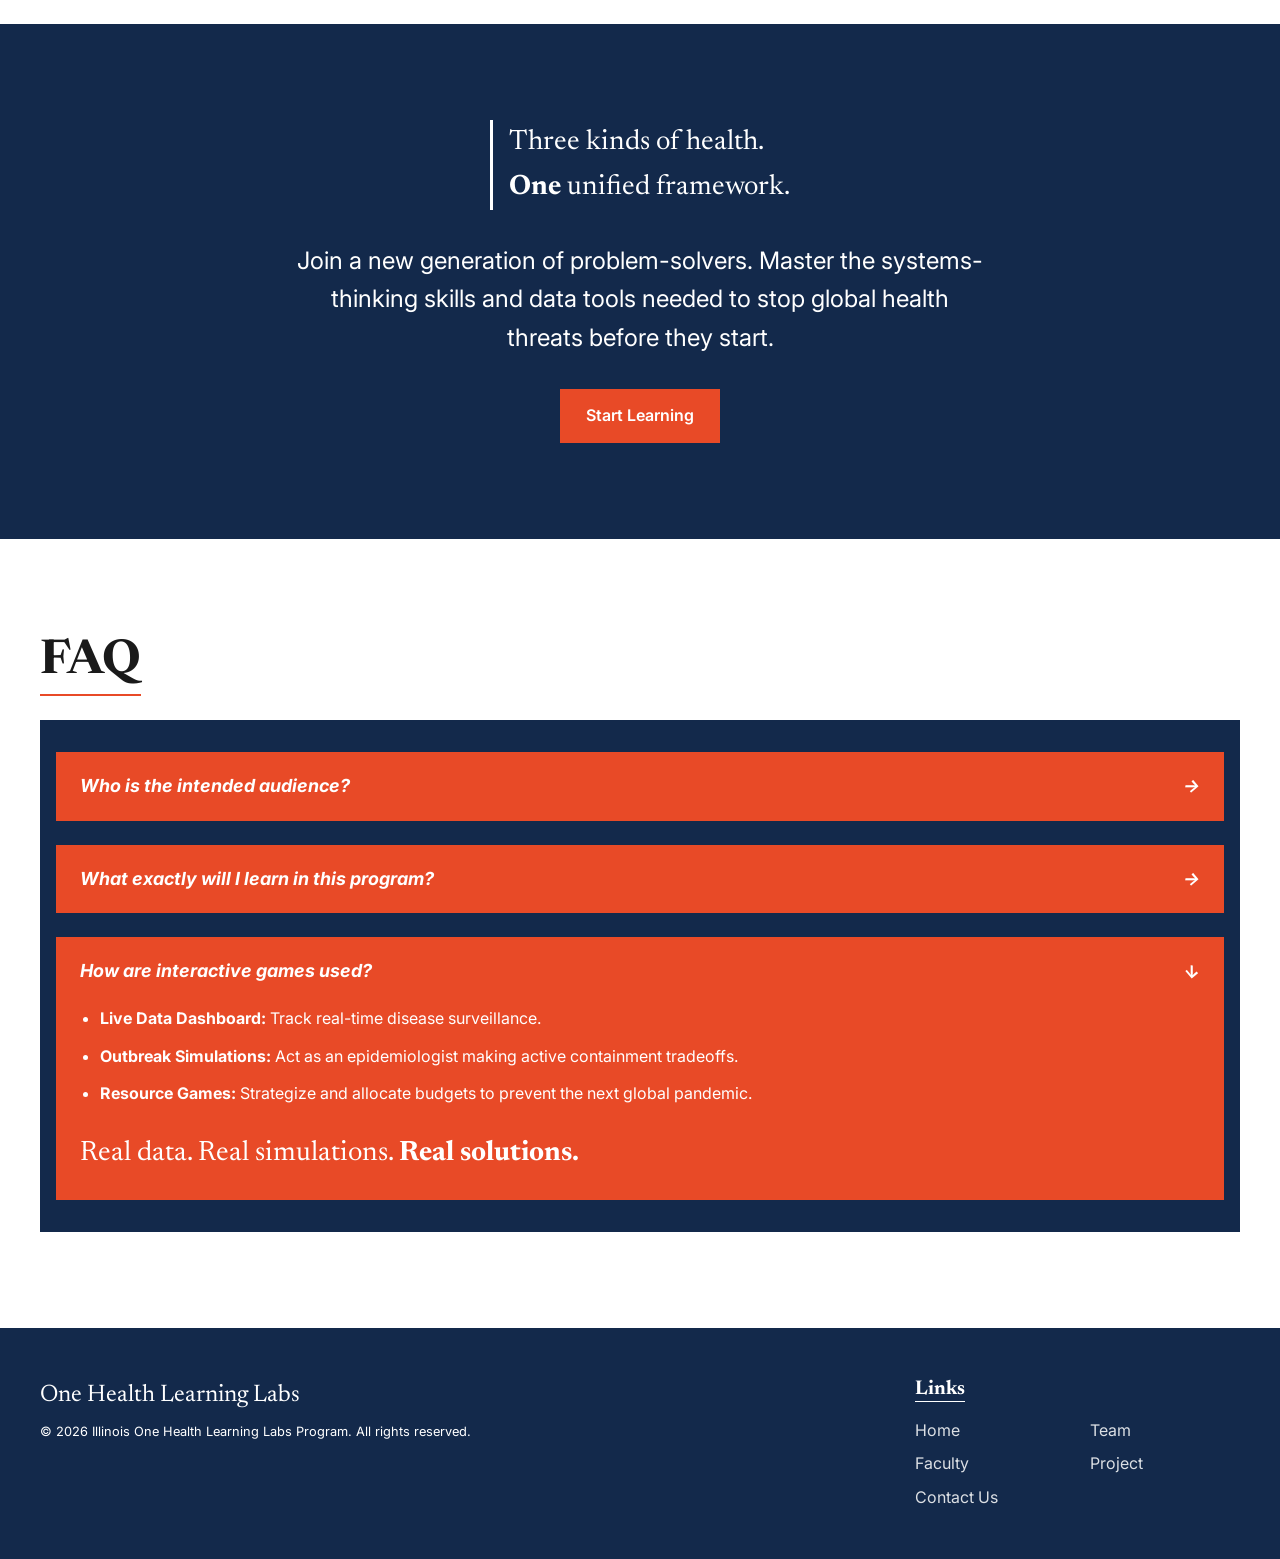
==== commit caa29f98: "refactor(home): remove Community Impact section The section held Meet the Scholars / Meet the Facult" ====
--- a/index.html
+++ b/index.html
@@ -307,50 +307,6 @@
       </div>
     </section>
 
-    <!-- ============================================================
-         7. COMMUNITY IMPACT
-         ============================================================ -->
-    <section class="section section--dark impact" id="community-impact">
-      <div class="container impact__inner">
-
-        <p class="eyebrow eyebrow--light">From research discovery to community impact</p>
-        <hr class="impact__rule">
-
-        <h2 class="impact__title">
-          Transforming knowledge <em>into</em> community impact.
-        </h2>
-
-        <p class="impact__lede">
-          Explore the people and partners behind the 2026 cohort, or connect with
-          the program team to get involved.
-        </p>
-
-        <!-- These four have no equivalent page on this site, so they link out
-             to the live One Health Scholars site, which already hosts them. -->
-        <div class="impact__actions">
-          <a class="btn btn--accent"
-             href="https://gihri.github.io/one-health-scholars/students.html">
-            Meet the Scholars
-          </a>
-          <a class="btn btn--outline-light"
-             href="https://gihri.github.io/one-health-scholars/faculty.html">
-            Meet the Faculty
-          </a>
-          <a class="btn btn--outline-light"
-             href="https://gihri.github.io/one-health-scholars/lhd.html">
-            Meet the Health Departments
-          </a>
-          <!-- TODO: confirm — "Partner with Us" has no obvious page on the live
-               site; contact.html is the closest fit. -->
-          <a class="btn btn--outline-light"
-             href="https://gihri.github.io/one-health-scholars/contact.html">
-            Partner with Us
-          </a>
-        </div>
-
-      </div>
-    </section>
-
   </main>
 
   <!-- ============================================================
--- a/css/tokens.css
+++ b/css/tokens.css
@@ -12,6 +12,7 @@
   --color-primary: #13294B;             /* navy — header, hero, footer, dark section backgrounds */
   --color-secondary: #FFFFFF;           /* white */
   --color-accent: #E84A27;              /* orange — buttons, CTAs, links, module cards */
+  --color-accent-deep: #B82B0C;         /* darker orange — outer stop of the hero sphere gradient */
 
   /* One Health pillar colors (confirmed — from README) */
   --color-human-domain: #C2453B;
--- a/css/styles.css
+++ b/css/styles.css
@@ -99,6 +99,7 @@
 }
 .media-placeholder--dark  { background: rgba(255, 255, 255, 0.08); }
 .media-placeholder--accent{ background: var(--color-accent); }
+.media-placeholder--navy  { background: var(--color-primary); }
 .media-placeholder--small { min-height: 0; width: 64px; height: 64px; }
 
 /* ---------- Buttons ---------- */
@@ -476,38 +477,6 @@
   margin: 0;
 }
 
-/* ---------- Community impact ---------- */
-
-.impact__inner { text-align: center; }
-
-.impact__rule {
-  width: 200px;
-  border: 0;
-  border-top: 1px solid rgba(255, 255, 255, 0.5);
-  margin: 1rem auto 2rem;
-}
-
-.impact__title {
-  font-size: clamp(2rem, 5vw, 3.5rem);
-  margin-bottom: 1.5rem;
-}
-
-.impact__lede {
-  font-style: italic;
-  max-width: 46ch;
-  margin: 0 auto 2.5rem;
-}
-
-/* Columns must be wide enough for "Meet the Health Departments" to sit on one
-   line — if it wraps, grid stretches the whole row and the neighbouring button
-   grows to match. Wider column gap matches the Figma. */
-.impact__actions {
-  display: grid;
-  grid-template-columns: repeat(2, minmax(0, 300px));
-  gap: 1rem 5rem;
-  justify-content: center;
-}
-
 /* ---------- Footer ---------- */
 
 .site-footer { padding-block: 3rem; }
@@ -552,6 +521,411 @@
 .site-footer__links a { text-decoration: none; opacity: 0.85; }
 .site-footer__links a:hover { opacity: 1; color: var(--color-accent); }
 
+/* ============================================================
+   CURRICULUM PAGE
+   ============================================================ */
+
+/* ---------- Curriculum hero ---------- */
+
+/* No overflow:hidden — the sphere is meant to spill past the navy band into
+   the section below, which is what creates the separation effect. z-index
+   lifts the whole hero above the following section so the spill stays visible. */
+.curriculum-hero {
+  position: relative;
+  z-index: 1;
+  text-align: center;
+  padding-top: clamp(4rem, 12vw, 10.5rem);
+  padding-bottom: 0;
+}
+
+/* Large orange sphere behind the hero text. Anchored to the TOP of the section
+   (not centred) so a fixed portion of it hangs below the navy band. */
+.curriculum-hero__circle {
+  position: absolute;
+  left: 50%;
+  top: 3rem;
+  transform: translateX(-50%);
+  width: min(88vw, 700px);
+  aspect-ratio: 1;
+  border-radius: 50%;
+  background: radial-gradient(
+    circle at 35% 35%,
+    var(--color-accent) 0%,
+    var(--color-accent-deep) 85%
+  );
+  pointer-events: none; /* decorative — must never block a click */
+}
+
+.curriculum-hero__content { position: relative; } /* keeps text above the sphere */
+
+.curriculum-hero__kicker {
+  font-family: var(--font-heading);
+  font-style: italic;
+  font-size: clamp(1rem, 1.6vw, 1.375rem);
+  line-height: 1.3;
+  margin: 0;
+}
+
+/* max-width forces the two-line break after "your", as in the design */
+.curriculum-hero__title {
+  font-size: clamp(2.25rem, 4.5vw, 4rem);
+  max-width: 10em;
+  margin: clamp(2.5rem, 6.5vw, 5.5rem) auto clamp(2rem, 4vw, 3rem);
+}
+
+/* Two columns. Row 1 (outline buttons) fills the column; row 2 (accent
+   buttons) is narrower but shares the same column centres. */
+.curriculum-hero__actions {
+  display: grid;
+  grid-template-columns: repeat(2, minmax(0, 22rem));
+  gap: 1rem 6.5rem;
+  justify-content: center;
+  margin-bottom: -0.75rem; /* slight overhang past the navy band */
+}
+.curriculum-hero__actions .btn { width: 100%; }
+.curriculum-hero__actions .btn--accent {
+  width: 14.5rem;
+  justify-self: center;
+}
+
+/* ---------- Lab sections (High School / UnderGrad) ---------- */
+
+.lab__title { font-size: clamp(2.5rem, 6vw, 3.5rem); }
+
+/* Decorative "One Health" script above each roadmap */
+.lab__script {
+  font-family: var(--font-heading);
+  font-style: italic;
+  font-weight: 700;
+  font-size: clamp(1.75rem, 4vw, 2.5rem);
+  color: var(--color-primary);
+  text-align: center;
+  margin: 2rem 0;
+}
+
+/* ---------- Module roadmap ----------
+   NOTE: the Figma shows these connected by a hand-drawn winding curve.
+   This is a simplified zigzag — modules alternate sides — which reads the
+   same way without an SVG path. Revisit if the curve is essential. */
+
+.module-track {
+  list-style: none;
+  margin: 0;
+  padding: 0;
+  display: grid;
+  gap: 2.5rem;
+}
+
+.module { max-width: 34rem; }
+.module:nth-child(even) { margin-left: auto; text-align: right; }
+
+.module__name {
+  display: inline-block;
+  background: var(--color-accent);
+  color: var(--color-text-inverse);
+  font-style: italic;
+  font-size: 1.125rem;
+  padding: 0.85rem 2rem;
+  margin: 0 0 0.85rem;
+}
+
+.module__desc { margin: 0; }
+
+.module--capstone .module__name::before {
+  content: "\2605"; /* ★ */
+  margin-right: 0.5rem;
+}
+
+/* ---------- One Health Arcade ---------- */
+
+.arcade__lede {
+  font-style: italic;
+  font-size: 1.125rem;
+  margin: 0 0 3rem;
+}
+
+.arcade__grid {
+  display: grid;
+  grid-template-columns: 1fr 1fr;
+  gap: 3rem;
+}
+
+.game {
+  display: flex;
+  flex-direction: column;
+  gap: 1.5rem;
+  text-align: center;
+}
+.game + .game {
+  border-left: 2px solid var(--color-primary);
+  padding-left: 3rem;
+}
+
+.game__title {
+  font-size: 1.5rem;
+  color: var(--color-primary);
+  text-align: left;
+  margin: 0;
+}
+
+.game__figure {
+  width: 100%;
+  min-height: 260px;
+  border-radius: 0;
+}
+
+.game__desc {
+  margin: 0;
+  border-top: 1px solid var(--color-primary);
+  padding-top: 1.5rem;
+}
+
+.game .btn { align-self: center; }
+
+/* ---------- Benefit / career bands ---------- */
+
+.benefits__title {
+  font-family: var(--font-heading);
+  font-size: clamp(2rem, 5vw, 3rem);
+  margin: 0 0 1rem;
+}
+.benefits__title--serif { text-align: center; }
+
+.benefits__rule {
+  width: min(320px, 60%);
+  border: 0;
+  border-top: 1px solid rgba(255, 255, 255, 0.5);
+  margin: 1rem auto 2.5rem;
+}
+
+.benefits__lede {
+  font-size: 1.125rem;
+  max-width: 52ch;
+  margin: 0 0 3rem;
+}
+
+/* White callout box in the Career Advantages band */
+.benefits__quote {
+  background: var(--color-secondary);
+  color: var(--color-primary);
+  font-family: var(--font-heading);
+  font-size: clamp(1.125rem, 2.5vw, 1.5rem);
+  text-align: center;
+  padding: 2rem;
+  max-width: 56rem;
+  margin: 0 auto 3rem;
+}
+
+.benefit-cards {
+  list-style: none;
+  margin: 0 0 3rem;
+  padding: 0;
+  display: grid;
+  grid-template-columns: repeat(3, 1fr);
+  gap: 2rem;
+}
+
+.benefit-card {
+  background: var(--color-accent);
+  padding: 2rem 1.5rem;
+  text-align: center;
+}
+
+.benefit-card__icon {
+  display: block;
+  width: 64px;
+  height: 64px;
+  border-radius: 50%;
+  background: var(--color-secondary);
+  margin: 0 auto 1.5rem;
+}
+
+.benefit-card__title {
+  font-family: var(--font-body);
+  font-size: 1.0625rem;
+  font-weight: 600;
+  margin: 0 0 1rem;
+}
+.benefit-card__title::after {
+  content: "";
+  display: block;
+  width: 60px;
+  height: 1px;
+  background: currentColor;
+  margin: 0.75rem auto 0;
+}
+
+.benefit-card__desc {
+  font-size: 0.9rem;
+  margin: 0;
+}
+
+.button-row--center { justify-content: center; }
+
+/* ============================================================
+   INTERACTIVE CENTER PAGE
+   ============================================================ */
+
+/* ---------- Interactive Center hero ---------- */
+
+.ic-hero {
+  text-align: center;
+  padding-top: clamp(3.5rem, 9vw, 8rem);
+  padding-bottom: clamp(4rem, 14vw, 12.5rem);
+}
+
+.ic-hero__title {
+  font-size: clamp(2.25rem, 4vw, 3.5rem);
+  margin: 0 0 clamp(2rem, 3.5vw, 3.4rem);
+}
+.ic-hero__title-accent {
+  color: var(--color-accent);
+  font-style: normal; /* <em> is for emphasis here, not italics */
+}
+
+.ic-hero__lede {
+  font-style: italic;
+  font-size: clamp(1rem, 1.4vw, 1.25rem);
+  max-width: 55rem;
+  margin-inline: auto;
+}
+
+/* ---------- Live Dashboards ----------
+   NOTE: visually near-identical to .dashboard-teaser on index.html. That one
+   is a static teaser linking here; this one has working tabs. Worth merging
+   into a single component in a follow-up so the panel chrome lives in one
+   place. */
+
+.dashboard {
+  position: relative;
+  background: var(--color-primary);
+  color: var(--color-text-inverse);
+  padding: clamp(1.5rem, 5.5vw, 5rem);
+  padding-bottom: clamp(3rem, 6vw, 6rem);
+}
+
+.dashboard__label {
+  color: var(--color-accent);
+  font-family: var(--font-heading);
+  font-weight: 700;
+  letter-spacing: 0.08em;
+  text-transform: uppercase;
+  margin: 0 0 1.25rem;
+}
+
+.dashboard__tablist {
+  display: flex;
+  flex-wrap: wrap;
+  gap: 1rem 5rem;
+  margin-bottom: 2.5rem;
+}
+
+/* Tabs are <button> elements for keyboard/AT support, so the browser's
+   default button chrome has to be stripped back to plain text. */
+.dashboard__tab {
+  background: none;
+  border: 0;
+  padding: 0;
+  cursor: pointer;
+  font-family: inherit;
+  font-size: 1rem;
+  font-style: italic;
+  color: var(--color-text-muted);
+  border-bottom: 1px solid transparent;
+}
+.dashboard__tab:hover { color: var(--color-text-inverse); }
+.dashboard__tab[aria-selected="true"] {
+  color: var(--color-text-inverse);
+  border-bottom-color: currentColor;
+}
+
+.dashboard__panel[hidden] { display: none; }
+
+.dashboard__figure { min-height: clamp(240px, 40vw, 560px); }
+
+/* Straddles the bottom edge of the navy panel, as in the design */
+.dashboard__cta {
+  position: absolute;
+  left: 50%;
+  bottom: -1.75rem;
+  transform: translateX(-50%);
+  text-align: center;
+  white-space: nowrap;
+}
+
+/* ============================================================
+   SUPPORT PAGE
+   ============================================================ */
+
+/* ---------- Support hero + contact form ---------- */
+
+.support-hero {
+  padding-block: clamp(3rem, 9vw, 6.5rem);
+}
+
+.support-hero__inner {
+  display: grid;
+  grid-template-columns: 1fr 1fr;
+  gap: 3rem;
+  align-items: start;
+}
+
+.support-hero__title {
+  font-size: clamp(2.5rem, 6vw, 4rem);
+  margin-bottom: 2rem;
+}
+.support-hero__title-accent {
+  color: var(--color-accent);
+  font-style: normal; /* <em> is for emphasis here, not italics */
+}
+
+.support-hero__lede {
+  font-size: 1.125rem;
+  max-width: 38ch;
+  margin-bottom: 2.5rem;
+}
+
+.support-form {
+  background: var(--color-surface);
+  color: var(--color-text);
+  padding: clamp(1.5rem, 4vw, 2.5rem);
+  display: grid;
+  gap: 1.5rem;
+}
+
+.support-form__field {
+  display: grid;
+  gap: 0.5rem;
+}
+
+.support-form__field label {
+  font-weight: 600;
+  color: var(--color-accent);
+}
+
+.support-form__field input,
+.support-form__field textarea {
+  font: inherit;
+  color: var(--color-text);
+  background: var(--color-surface);
+  border: 1px solid var(--color-border);
+  border-radius: 6px;
+  padding: 0.75rem 1rem;
+}
+.support-form__field input::placeholder,
+.support-form__field textarea::placeholder {
+  color: var(--color-text-muted);
+}
+
+.support-form__field textarea { resize: vertical; }
+
+.support-form__submit {
+  width: 100%;
+  text-align: center;
+  border: 0;
+  cursor: pointer;
+}
+
 /* ---------- Responsive ----------
    TODO: breakpoint values are placeholders — the README's Design > Breakpoints
    table is still blank. Confirm against Figma and keep the two in sync. */
@@ -560,6 +934,7 @@
   .hero__inner,
   .about__inner,
   .roadmaps__grid,
+  .support-hero__inner,
   .site-footer__inner {
     grid-template-columns: 1fr;
   }
@@ -571,7 +946,31 @@
     padding-top: 3rem;
   }
 
-  .impact__actions { grid-template-columns: 1fr; }
+  /* --- Curriculum page --- */
+
+  .curriculum-hero__actions {
+    grid-template-columns: minmax(0, 24rem);
+    gap: 1rem;
+  }
+  .curriculum-hero__actions .btn--accent { width: 100%; }
+
+  .arcade__grid,
+  .benefit-cards {
+    grid-template-columns: 1fr;
+  }
+
+  .game + .game {
+    border-left: 0;
+    padding-left: 0;
+    border-top: 2px solid var(--color-primary);
+    padding-top: 3rem;
+  }
+
+  /* Zigzag collapses to a single left-aligned column on narrow screens */
+  .module:nth-child(even) {
+    margin-left: 0;
+    text-align: left;
+  }
 
   .nav-toggle { display: block; }
 
